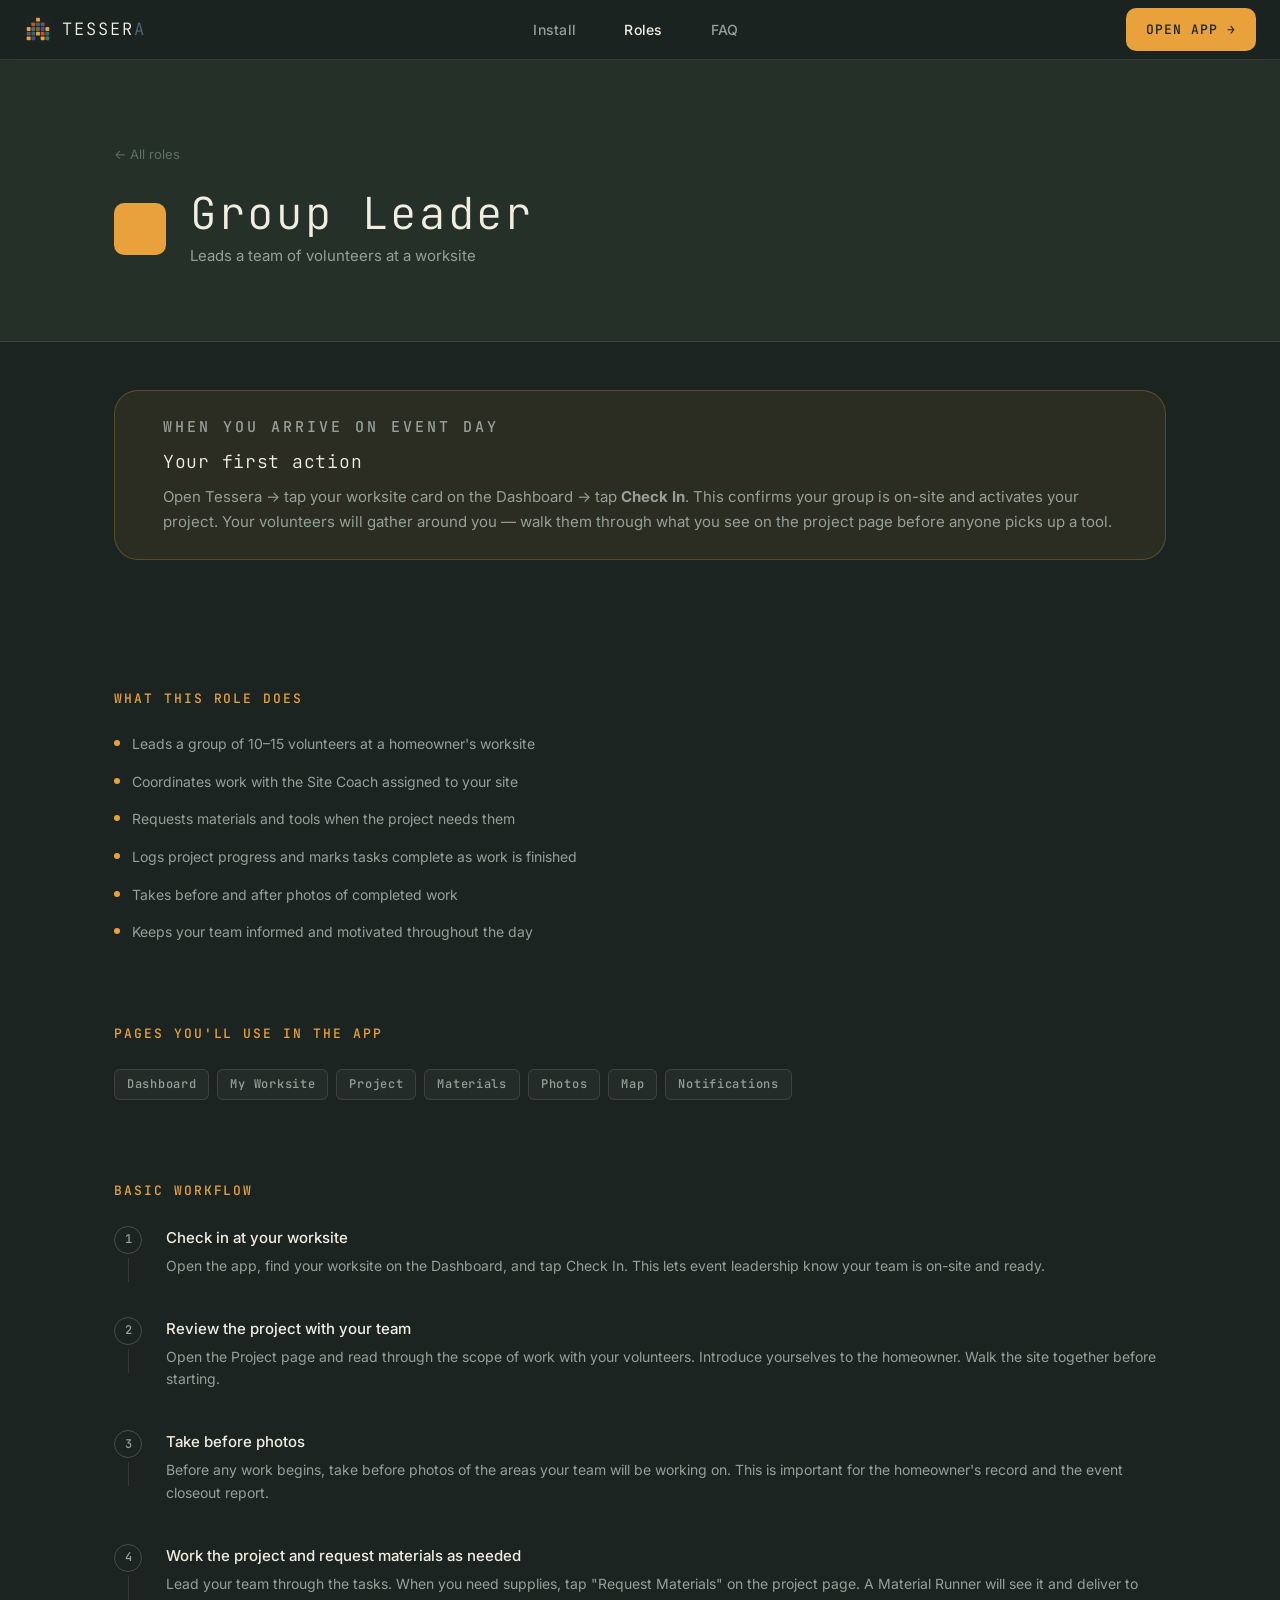
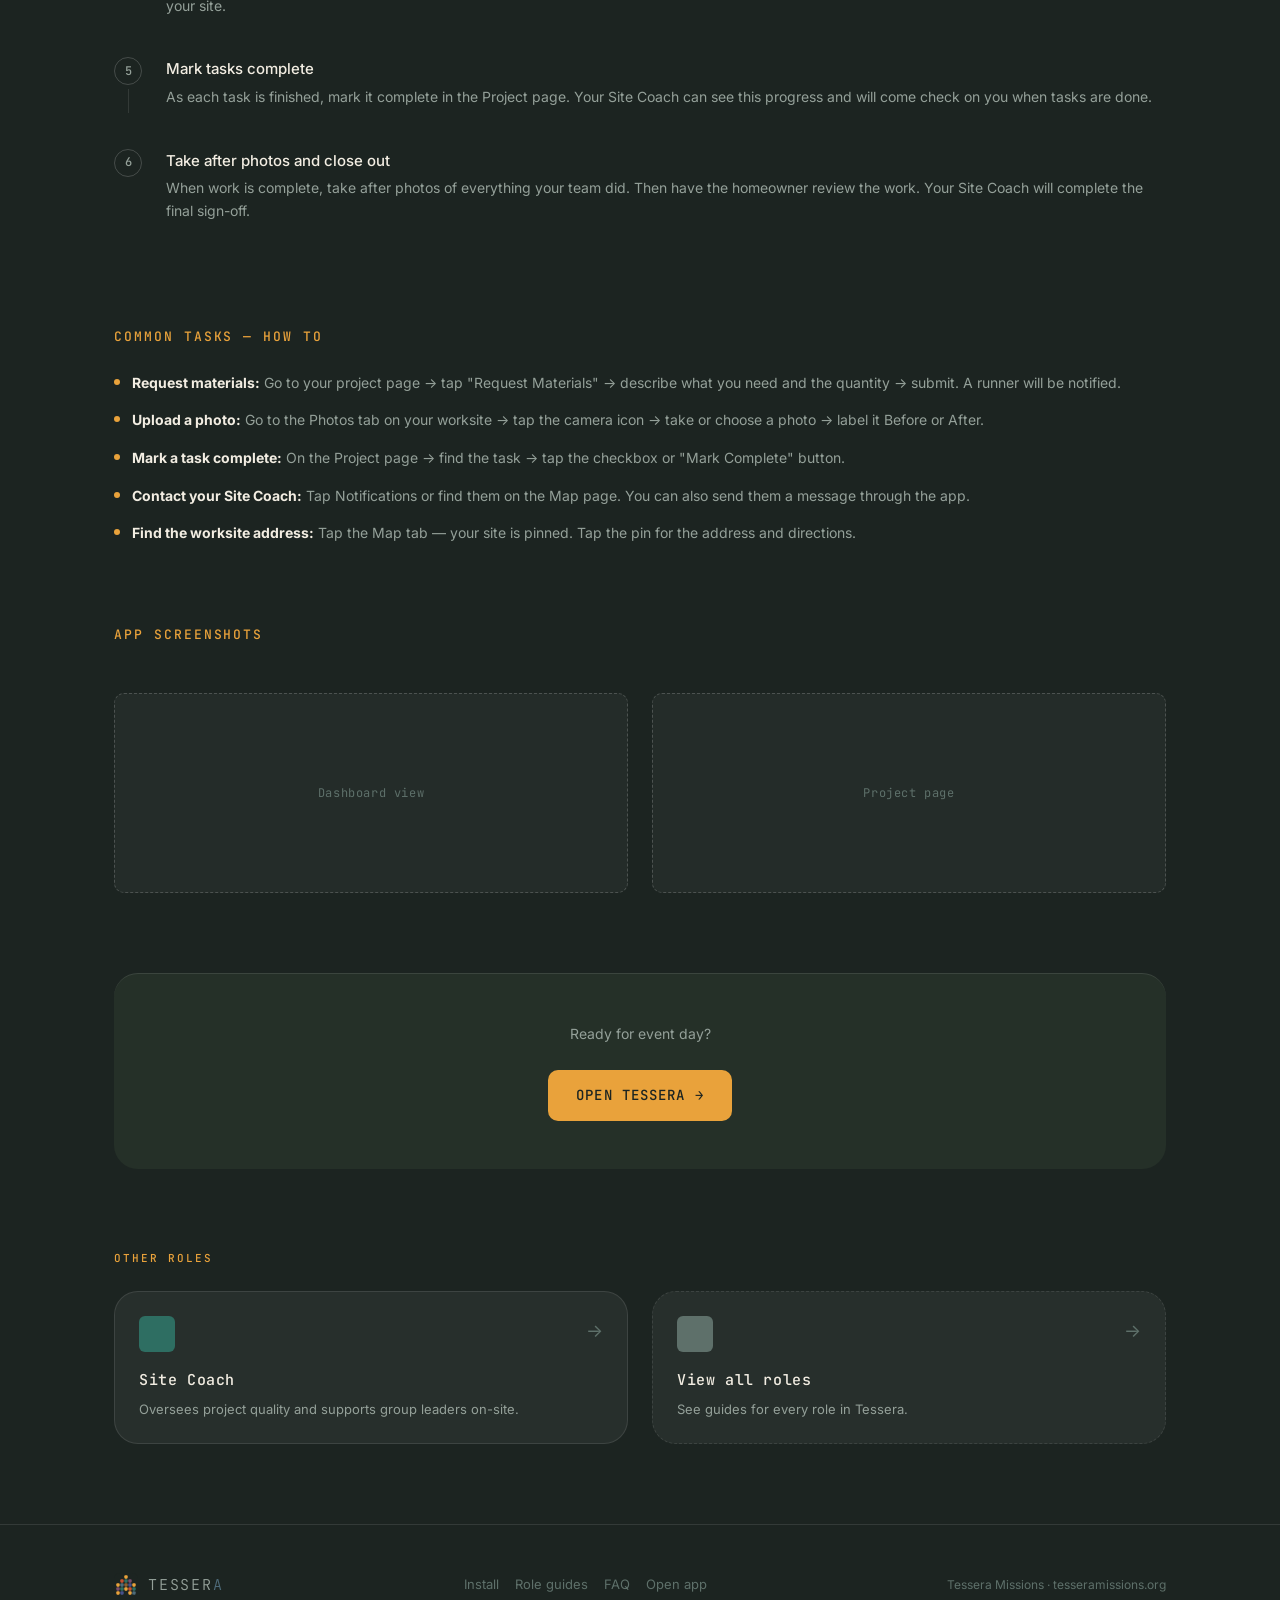
==== roles/group-leader.html @ 8f4cfaab "Fix folder structure and add logo assets" ====
<!DOCTYPE html>
<html lang="en">
<head>
  <meta charset="UTF-8">
  <meta name="viewport" content="width=device-width, initial-scale=1.0">
  <title>Group Leader — Tessera Role Guide</title>
  <meta name="description" content="Group Leader role guide for Tessera. Learn what you do, which pages you use, and what to do when you arrive on event day.">
  <meta name="theme-color" content="#1C2421">
  <link rel="icon" href="/assets/logo/icon.svg" type="image/svg+xml">
  <link rel="stylesheet" href="/css/styles.css">
</head>
<body>

  <nav class="nav" role="navigation" aria-label="Main navigation">
    <a href="/" class="nav-logo" aria-label="Tessera home">
      <img src="/assets/logo/icon.svg" alt="Tessera icon" width="28" height="28">
      <span class="nav-wordmark">TESSER<span>A</span></span>
    </a>
    <div class="nav-links">
      <a href="/#install">Install</a>
      <a href="/roles/" style="color: var(--text-primary);">Roles</a>
      <a href="/#faq">FAQ</a>
    </div>
    <div class="nav-cta">
      <a href="https://app.tesseramissions.org" class="btn btn-primary" target="_blank" rel="noopener">Open App →</a>
      <button class="nav-hamburger" id="hamburger" aria-label="Open menu" aria-expanded="false">
        <span></span><span></span><span></span>
      </button>
    </div>
  </nav>

  <div class="nav-drawer" id="navDrawer">
    <a href="/#install" onclick="closeDrawer()">Install</a>
    <a href="/roles/" onclick="closeDrawer()">Role guides</a>
    <a href="/#faq" onclick="closeDrawer()">FAQ</a>
    <a href="https://app.tesseramissions.org" target="_blank" rel="noopener" style="color: var(--amber);">Open app →</a>
  </div>

  <main class="role-page">

    <!-- ROLE HERO -->
    <div class="role-hero" style="background: var(--ink-light); border-bottom: 1px solid var(--border);">
      <div class="container">
        <a href="/roles/" class="role-hero-back">
          ← All roles
        </a>
        <div class="role-hero-identity">
          <div class="role-hero-tile" style="background: var(--amber);" aria-hidden="true"></div>
          <div>
            <h1 class="role-hero-title">Group Leader</h1>
            <p class="role-hero-subtitle">Leads a team of volunteers at a worksite</p>
          </div>
        </div>
      </div>
    </div>

    <div class="container">

      <!-- FIRST ACTION -->
      <div class="first-action fade-in" role="note" aria-label="First action on event day">
        <p class="first-action-label">When you arrive on event day</p>
        <h2>Your first action</h2>
        <p>
          Open Tessera → tap your worksite card on the Dashboard → tap <strong>Check In</strong>.
          This confirms your group is on-site and activates your project. Your volunteers will gather around you — walk them through what you see on the project page before anyone picks up a tool.
        </p>
      </div>

      <!-- ROLE CONTENT -->
      <div class="role-content">

        <!-- What this role does -->
        <div class="role-section fade-in">
          <h2>What this role does</h2>
          <div class="task-list" role="list">
            <div class="task-item" role="listitem">
              <div class="task-dot" aria-hidden="true"></div>
              <span>Leads a group of 10–15 volunteers at a homeowner's worksite</span>
            </div>
            <div class="task-item" role="listitem">
              <div class="task-dot" aria-hidden="true"></div>
              <span>Coordinates work with the Site Coach assigned to your site</span>
            </div>
            <div class="task-item" role="listitem">
              <div class="task-dot" aria-hidden="true"></div>
              <span>Requests materials and tools when the project needs them</span>
            </div>
            <div class="task-item" role="listitem">
              <div class="task-dot" aria-hidden="true"></div>
              <span>Logs project progress and marks tasks complete as work is finished</span>
            </div>
            <div class="task-item" role="listitem">
              <div class="task-dot" aria-hidden="true"></div>
              <span>Takes before and after photos of completed work</span>
            </div>
            <div class="task-item" role="listitem">
              <div class="task-dot" aria-hidden="true"></div>
              <span>Keeps your team informed and motivated throughout the day</span>
            </div>
          </div>
        </div>

        <!-- Pages used -->
        <div class="role-section fade-in">
          <h2>Pages you'll use in the app</h2>
          <div class="pages-used" role="list" aria-label="App pages for Group Leader">
            <span class="page-chip" role="listitem">Dashboard</span>
            <span class="page-chip" role="listitem">My Worksite</span>
            <span class="page-chip" role="listitem">Project</span>
            <span class="page-chip" role="listitem">Materials</span>
            <span class="page-chip" role="listitem">Photos</span>
            <span class="page-chip" role="listitem">Map</span>
            <span class="page-chip" role="listitem">Notifications</span>
          </div>
        </div>

        <!-- Workflow -->
        <div class="role-section fade-in">
          <h2>Basic workflow</h2>
          <div class="workflow-steps">

            <div class="workflow-step">
              <div class="workflow-step-left">
                <div class="workflow-num" aria-hidden="true">1</div>
                <div class="workflow-line" aria-hidden="true"></div>
              </div>
              <div class="workflow-step-content">
                <h3>Check in at your worksite</h3>
                <p>Open the app, find your worksite on the Dashboard, and tap Check In. This lets event leadership know your team is on-site and ready.</p>
              </div>
            </div>

            <div class="workflow-step">
              <div class="workflow-step-left">
                <div class="workflow-num" aria-hidden="true">2</div>
                <div class="workflow-line" aria-hidden="true"></div>
              </div>
              <div class="workflow-step-content">
                <h3>Review the project with your team</h3>
                <p>Open the Project page and read through the scope of work with your volunteers. Introduce yourselves to the homeowner. Walk the site together before starting.</p>
              </div>
            </div>

            <div class="workflow-step">
              <div class="workflow-step-left">
                <div class="workflow-num" aria-hidden="true">3</div>
                <div class="workflow-line" aria-hidden="true"></div>
              </div>
              <div class="workflow-step-content">
                <h3>Take before photos</h3>
                <p>Before any work begins, take before photos of the areas your team will be working on. This is important for the homeowner's record and the event closeout report.</p>
              </div>
            </div>

            <div class="workflow-step">
              <div class="workflow-step-left">
                <div class="workflow-num" aria-hidden="true">4</div>
                <div class="workflow-line" aria-hidden="true"></div>
              </div>
              <div class="workflow-step-content">
                <h3>Work the project and request materials as needed</h3>
                <p>Lead your team through the tasks. When you need supplies, tap "Request Materials" on the project page. A Material Runner will see it and deliver to your site.</p>
              </div>
            </div>

            <div class="workflow-step">
              <div class="workflow-step-left">
                <div class="workflow-num" aria-hidden="true">5</div>
                <div class="workflow-line" aria-hidden="true"></div>
              </div>
              <div class="workflow-step-content">
                <h3>Mark tasks complete</h3>
                <p>As each task is finished, mark it complete in the Project page. Your Site Coach can see this progress and will come check on you when tasks are done.</p>
              </div>
            </div>

            <div class="workflow-step">
              <div class="workflow-step-left">
                <div class="workflow-num" aria-hidden="true">6</div>
                <div class="workflow-line" aria-hidden="true"></div>
              </div>
              <div class="workflow-step-content">
                <h3>Take after photos and close out</h3>
                <p>When work is complete, take after photos of everything your team did. Then have the homeowner review the work. Your Site Coach will complete the final sign-off.</p>
              </div>
            </div>

          </div>
        </div>

        <!-- Common tasks -->
        <div class="role-section fade-in">
          <h2>Common tasks — how to</h2>
          <div class="task-list" role="list">
            <div class="task-item" role="listitem">
              <div class="task-dot" aria-hidden="true"></div>
              <span><strong style="color: var(--text-primary);">Request materials:</strong> Go to your project page → tap "Request Materials" → describe what you need and the quantity → submit. A runner will be notified.</span>
            </div>
            <div class="task-item" role="listitem">
              <div class="task-dot" aria-hidden="true"></div>
              <span><strong style="color: var(--text-primary);">Upload a photo:</strong> Go to the Photos tab on your worksite → tap the camera icon → take or choose a photo → label it Before or After.</span>
            </div>
            <div class="task-item" role="listitem">
              <div class="task-dot" aria-hidden="true"></div>
              <span><strong style="color: var(--text-primary);">Mark a task complete:</strong> On the Project page → find the task → tap the checkbox or "Mark Complete" button.</span>
            </div>
            <div class="task-item" role="listitem">
              <div class="task-dot" aria-hidden="true"></div>
              <span><strong style="color: var(--text-primary);">Contact your Site Coach:</strong> Tap Notifications or find them on the Map page. You can also send them a message through the app.</span>
            </div>
            <div class="task-item" role="listitem">
              <div class="task-dot" aria-hidden="true"></div>
              <span><strong style="color: var(--text-primary);">Find the worksite address:</strong> Tap the Map tab — your site is pinned. Tap the pin for the address and directions.</span>
            </div>
          </div>
        </div>

        <!-- Screenshot placeholder -->
        <div class="role-section fade-in">
          <h2>App screenshots</h2>
          <div style="display: grid; grid-template-columns: 1fr 1fr; gap: var(--gap-md);">
            <div class="install-screenshot" style="height: 200px;">Dashboard view</div>
            <div class="install-screenshot" style="height: 200px;">Project page</div>
          </div>
        </div>

      </div><!-- /role-content -->

      <!-- BOTTOM CTA -->
      <div class="role-cta fade-in">
        <p>Ready for event day?</p>
        <a href="https://app.tesseramissions.org" class="btn btn-primary btn-lg" target="_blank" rel="noopener">
          Open Tessera →
        </a>
      </div>

      <!-- OTHER ROLES -->
      <div style="margin-bottom: var(--gap-xl);">
        <p class="section-label" style="margin-bottom: var(--gap-md);">Other roles</p>
        <div class="roles-grid" style="grid-template-columns: 1fr 1fr;">
          <a href="/roles/site-coach.html" class="role-card" data-role="site-coach">
            <div class="role-card-top">
              <div class="role-tile"></div>
              <span class="role-arrow">→</span>
            </div>
            <h3>Site Coach</h3>
            <p>Oversees project quality and supports group leaders on-site.</p>
          </a>
          <a href="/roles/" class="role-card" style="border-style: dashed;">
            <div class="role-card-top">
              <div class="role-tile" style="background: var(--text-tertiary);"></div>
              <span class="role-arrow">→</span>
            </div>
            <h3>View all roles</h3>
            <p>See guides for every role in Tessera.</p>
          </a>
        </div>
      </div>

    </div><!-- /container -->
  </main>

  <footer class="footer" role="contentinfo">
    <div class="container">
      <div class="footer-inner">
        <a href="/" class="footer-logo">
          <img src="/assets/logo/icon.svg" alt="" width="24" height="24" aria-hidden="true">
          <span class="footer-wordmark">TESSER<span>A</span></span>
        </a>
        <nav class="footer-links" aria-label="Footer links">
          <a href="/#install">Install</a>
          <a href="/roles/">Role guides</a>
          <a href="/#faq">FAQ</a>
          <a href="https://app.tesseramissions.org" target="_blank" rel="noopener">Open app</a>
        </nav>
        <p class="footer-copy">Tessera Missions · tesseramissions.org</p>
      </div>
    </div>
  </footer>

  <script>
    const hamburger = document.getElementById('hamburger');
    const drawer = document.getElementById('navDrawer');
    hamburger.addEventListener('click', () => {
      const isOpen = drawer.classList.toggle('open');
      hamburger.setAttribute('aria-expanded', isOpen);
    });
    function closeDrawer() {
      drawer.classList.remove('open');
      hamburger.setAttribute('aria-expanded', 'false');
    }
    document.addEventListener('click', (e) => {
      if (!hamburger.contains(e.target) && !drawer.contains(e.target)) closeDrawer();
    });

    const observer = new IntersectionObserver((entries) => {
      entries.forEach(e => { if (e.isIntersecting) { e.target.classList.add('visible'); observer.unobserve(e.target); } });
    }, { threshold: 0.1, rootMargin: '0px 0px -40px 0px' });
    document.querySelectorAll('.fade-in').forEach(el => observer.observe(el));
  </script>

</body>
</html>
---- css/styles.css ----
/* ============================================================
   TESSERA MISSIONS — Landing Site Design System
   tesseramissions.org
   ============================================================ */

/* --- Google Fonts --- */
@import url('https://fonts.googleapis.com/css2?family=JetBrains+Mono:wght@300;400;500&family=Inter:wght@400;500;600&display=swap');

/* --- Tokens --- */
:root {
  /* Brand palette — light-tier (static) */
  --ink:       #1C2421;
  --ink-light: #253028;
  --ink-mid:   #2E3B37;
  --amber:     #E9A23B;
  --amber-dim: #c4882e;
  --teal:      #2E6E62;
  --clay:      #C4502F;
  --slate:     #4E6B7A;
  --plum:      #7A4E6B;
  --indigo:    #46508A;
  --bronze:    #8C5E2E;

  /* Surface colors */
  --surface:       rgba(255,255,255,0.04);
  --surface-hover: rgba(255,255,255,0.07);
  --surface-card:  rgba(255,255,255,0.05);
  --border:        rgba(255,255,255,0.10);
  --border-strong: rgba(255,255,255,0.18);

  /* Text */
  --text-primary:   #F2EDE2;   /* cream */
  --text-secondary: #94A099;   /* muted green-gray */
  --text-tertiary:  #5E706A;

  /* Type */
  --font-mono: 'JetBrains Mono', ui-monospace, monospace;
  --font-body: 'Inter', system-ui, -apple-system, sans-serif;

  /* Spacing */
  --gap-xs:  8px;
  --gap-sm:  16px;
  --gap-md:  24px;
  --gap-lg:  48px;
  --gap-xl:  80px;
  --gap-2xl: 120px;

  /* Radius */
  --radius-sm:  6px;
  --radius-md:  10px;
  --radius-lg:  16px;
  --radius-xl:  24px;

  /* Max content width */
  --max-width: 1100px;
  --content-width: 720px;
}

/* --- Reset --- */
*, *::before, *::after { box-sizing: border-box; margin: 0; padding: 0; }
html { -webkit-text-size-adjust: 100%; scroll-behavior: smooth; }
body {
  background: var(--ink);
  color: var(--text-primary);
  font-family: var(--font-body);
  font-size: 16px;
  line-height: 1.65;
  -webkit-font-smoothing: antialiased;
}
img, svg { display: block; max-width: 100%; }
a { color: inherit; text-decoration: none; }
button { font-family: inherit; cursor: pointer; border: none; background: none; }
ul { list-style: none; }

/* ============================================================
   NAVIGATION
   ============================================================ */

.nav {
  position: fixed;
  top: 0; left: 0; right: 0;
  z-index: 100;
  padding: 0 var(--gap-md);
  height: 60px;
  display: flex;
  align-items: center;
  justify-content: space-between;
  background: rgba(28, 36, 33, 0.88);
  backdrop-filter: blur(12px);
  -webkit-backdrop-filter: blur(12px);
  border-bottom: 1px solid var(--border);
}

.nav-logo {
  display: flex;
  align-items: center;
  gap: 10px;
}

.nav-logo img {
  width: 28px;
  height: 28px;
}

.nav-wordmark {
  font-family: var(--font-mono);
  font-weight: 300;
  font-size: 17px;
  letter-spacing: 0.12em;
  color: var(--text-primary);
}

.nav-wordmark span {
  color: var(--slate);
}

.nav-links {
  display: none;
  gap: var(--gap-lg);
  align-items: center;
}

.nav-links a {
  font-size: 14px;
  font-weight: 500;
  color: var(--text-secondary);
  transition: color 0.15s;
  letter-spacing: 0.02em;
}

.nav-links a:hover { color: var(--text-primary); }

.nav-cta {
  display: flex;
  align-items: center;
  gap: var(--gap-sm);
}

/* Hamburger — mobile only */
.nav-hamburger {
  width: 36px;
  height: 36px;
  display: flex;
  flex-direction: column;
  justify-content: center;
  gap: 5px;
  padding: 4px;
  cursor: pointer;
  border-radius: var(--radius-sm);
  transition: background 0.15s;
}
.nav-hamburger:hover { background: var(--surface); }
.nav-hamburger span {
  display: block;
  height: 1.5px;
  background: var(--text-secondary);
  border-radius: 2px;
  transition: background 0.15s;
}
.nav-hamburger:hover span { background: var(--text-primary); }

/* Mobile drawer */
.nav-drawer {
  display: none;
  position: fixed;
  top: 60px; left: 0; right: 0;
  background: var(--ink-light);
  border-bottom: 1px solid var(--border);
  padding: var(--gap-md);
  z-index: 99;
  flex-direction: column;
  gap: var(--gap-sm);
}
.nav-drawer.open { display: flex; }
.nav-drawer a {
  font-size: 16px;
  font-weight: 500;
  color: var(--text-secondary);
  padding: 10px 0;
  border-bottom: 1px solid var(--border);
  transition: color 0.15s;
}
.nav-drawer a:last-child { border-bottom: none; }
.nav-drawer a:hover { color: var(--text-primary); }

@media (min-width: 768px) {
  .nav-links { display: flex; }
  .nav-hamburger { display: none; }
}

/* ============================================================
   BUTTONS
   ============================================================ */

.btn {
  display: inline-flex;
  align-items: center;
  gap: 8px;
  font-family: var(--font-mono);
  font-weight: 500;
  font-size: 13px;
  letter-spacing: 0.08em;
  text-transform: uppercase;
  border-radius: var(--radius-md);
  padding: 11px 20px;
  transition: all 0.15s;
  white-space: nowrap;
}

.btn-primary {
  background: var(--amber);
  color: var(--ink);
}
.btn-primary:hover {
  background: var(--amber-dim);
  transform: translateY(-1px);
}
.btn-primary:active { transform: translateY(0); }

.btn-outline {
  background: transparent;
  color: var(--text-primary);
  border: 1px solid var(--border-strong);
}
.btn-outline:hover {
  background: var(--surface);
  border-color: var(--amber);
  color: var(--amber);
}

.btn-ghost {
  background: transparent;
  color: var(--text-secondary);
  padding: 11px 12px;
}
.btn-ghost:hover { color: var(--text-primary); }

.btn-lg {
  font-size: 14px;
  padding: 14px 28px;
}

/* ============================================================
   LAYOUT HELPERS
   ============================================================ */

.container {
  width: 100%;
  max-width: var(--max-width);
  margin: 0 auto;
  padding: 0 var(--gap-md);
}

.section {
  padding: var(--gap-xl) 0;
}

.section + .section {
  padding-top: 0;
}

.section-label {
  font-family: var(--font-mono);
  font-weight: 500;
  font-size: 11px;
  letter-spacing: 0.18em;
  text-transform: uppercase;
  color: var(--amber);
  margin-bottom: var(--gap-sm);
}

.section-title {
  font-family: var(--font-mono);
  font-weight: 300;
  font-size: clamp(24px, 4vw, 36px);
  letter-spacing: 0.04em;
  color: var(--text-primary);
  margin-bottom: var(--gap-sm);
  line-height: 1.3;
}

.section-title span { color: var(--slate); }

.section-body {
  font-size: 16px;
  color: var(--text-secondary);
  max-width: 600px;
  line-height: 1.7;
  margin-bottom: var(--gap-lg);
}

.divider {
  height: 1px;
  background: var(--border);
  margin: var(--gap-xl) 0;
}

/* ============================================================
   HERO
   ============================================================ */

.hero {
  min-height: 100svh;
  display: flex;
  flex-direction: column;
  align-items: center;
  justify-content: center;
  text-align: center;
  padding: 100px var(--gap-md) var(--gap-xl);
  position: relative;
  overflow: hidden;
}

/* Tile mosaic background — the brand motif as ambient texture */
.hero-tiles {
  position: absolute;
  inset: 0;
  pointer-events: none;
  overflow: hidden;
  opacity: 0.06;
}

.hero-tiles svg {
  width: 100%;
  height: 100%;
}

.hero-lockup {
  position: relative;
  z-index: 1;
  display: flex;
  flex-direction: column;
  align-items: center;
  gap: var(--gap-md);
}

.hero-icon {
  width: 80px;
  height: 80px;
  margin-bottom: var(--gap-xs);
  filter: drop-shadow(0 0 32px rgba(233, 162, 59, 0.25));
}

.hero-title {
  font-family: var(--font-mono);
  font-weight: 300;
  font-size: clamp(40px, 9vw, 80px);
  letter-spacing: 0.10em;
  color: var(--text-primary);
  line-height: 1;
  margin-bottom: 0;
}

.hero-title span {
  color: var(--slate);
}

.hero-tagline {
  font-family: var(--font-mono);
  font-weight: 500;
  font-size: clamp(10px, 1.8vw, 13px);
  letter-spacing: 0.22em;
  text-transform: uppercase;
  color: var(--text-secondary);
  margin-top: -8px;
}

.hero-description {
  font-size: clamp(16px, 2vw, 19px);
  color: var(--text-secondary);
  max-width: 480px;
  line-height: 1.65;
  margin-top: var(--gap-xs);
}

.hero-actions {
  display: flex;
  flex-wrap: wrap;
  gap: var(--gap-sm);
  justify-content: center;
  margin-top: var(--gap-xs);
}

/* Scroll cue */
.hero-scroll {
  position: absolute;
  bottom: var(--gap-lg);
  left: 50%;
  transform: translateX(-50%);
  display: flex;
  flex-direction: column;
  align-items: center;
  gap: 8px;
  color: var(--text-tertiary);
  font-family: var(--font-mono);
  font-size: 10px;
  letter-spacing: 0.15em;
  text-transform: uppercase;
  animation: scrollBob 2s ease-in-out infinite;
}

@keyframes scrollBob {
  0%, 100% { transform: translateX(-50%) translateY(0); }
  50%       { transform: translateX(-50%) translateY(6px); }
}

.hero-scroll svg {
  width: 16px;
  opacity: 0.4;
}

/* ============================================================
   QUICK START (3 steps)
   ============================================================ */

.quickstart {
  background: var(--ink-light);
  border-top: 1px solid var(--border);
  border-bottom: 1px solid var(--border);
  padding: var(--gap-lg) 0;
}

.quickstart-steps {
  display: grid;
  grid-template-columns: 1fr;
  gap: var(--gap-md);
}

.quickstart-step {
  display: flex;
  align-items: flex-start;
  gap: var(--gap-md);
}

.step-number {
  flex-shrink: 0;
  width: 40px;
  height: 40px;
  border-radius: 50%;
  border: 1px solid var(--amber);
  display: flex;
  align-items: center;
  justify-content: center;
  font-family: var(--font-mono);
  font-weight: 500;
  font-size: 14px;
  color: var(--amber);
}

.step-content h3 {
  font-family: var(--font-mono);
  font-weight: 500;
  font-size: 15px;
  letter-spacing: 0.04em;
  color: var(--text-primary);
  margin-bottom: 4px;
}

.step-content p {
  font-size: 14px;
  color: var(--text-secondary);
  line-height: 1.5;
}

.step-connector {
  display: none;
}

@media (min-width: 640px) {
  .quickstart-steps {
    grid-template-columns: 1fr 1fr 1fr;
    gap: 0;
    align-items: start;
  }
  .quickstart-step {
    flex-direction: column;
    align-items: center;
    text-align: center;
    position: relative;
    padding: 0 var(--gap-md);
  }
  .quickstart-step:not(:last-child)::after {
    content: '';
    position: absolute;
    top: 20px;
    right: 0;
    width: 1px;
    height: 40px;
    background: var(--border);
  }
}

/* ============================================================
   INSTALL SECTION
   ============================================================ */

.install-cards {
  display: grid;
  grid-template-columns: 1fr;
  gap: var(--gap-md);
}

.install-card {
  background: var(--surface-card);
  border: 1px solid var(--border);
  border-radius: var(--radius-xl);
  padding: var(--gap-lg) var(--gap-md);
  transition: border-color 0.2s;
}

.install-card:hover {
  border-color: var(--border-strong);
}

.install-card-header {
  display: flex;
  align-items: center;
  gap: 12px;
  margin-bottom: var(--gap-md);
}

.install-card-icon {
  width: 40px;
  height: 40px;
  border-radius: var(--radius-md);
  background: var(--surface);
  display: flex;
  align-items: center;
  justify-content: center;
  font-size: 20px;
}

.install-card-header h3 {
  font-family: var(--font-mono);
  font-weight: 500;
  font-size: 16px;
  letter-spacing: 0.04em;
  color: var(--text-primary);
}

.install-card-header p {
  font-size: 12px;
  color: var(--text-tertiary);
}

.install-steps {
  display: flex;
  flex-direction: column;
  gap: 10px;
}

.install-step {
  display: flex;
  align-items: flex-start;
  gap: 12px;
}

.install-step-num {
  flex-shrink: 0;
  width: 22px;
  height: 22px;
  background: var(--surface);
  border-radius: 50%;
  display: flex;
  align-items: center;
  justify-content: center;
  font-family: var(--font-mono);
  font-size: 11px;
  font-weight: 500;
  color: var(--text-secondary);
  margin-top: 1px;
}

.install-step p {
  font-size: 14px;
  color: var(--text-secondary);
  line-height: 1.5;
}

.install-step strong {
  color: var(--text-primary);
  font-weight: 500;
}

/* Screenshot placeholder */
.install-screenshot {
  margin-top: var(--gap-md);
  background: var(--surface);
  border: 1px dashed var(--border-strong);
  border-radius: var(--radius-md);
  height: 160px;
  display: flex;
  align-items: center;
  justify-content: center;
  font-family: var(--font-mono);
  font-size: 12px;
  color: var(--text-tertiary);
  letter-spacing: 0.05em;
}

/* Notification sub-section */
.notif-box {
  margin-top: var(--gap-lg);
  background: rgba(233, 162, 59, 0.06);
  border: 1px solid rgba(233, 162, 59, 0.2);
  border-radius: var(--radius-lg);
  padding: var(--gap-md);
}

.notif-box h3 {
  font-family: var(--font-mono);
  font-weight: 500;
  font-size: 14px;
  letter-spacing: 0.06em;
  color: var(--amber);
  margin-bottom: var(--gap-xs);
}

.notif-box p {
  font-size: 14px;
  color: var(--text-secondary);
  line-height: 1.6;
}

@media (min-width: 768px) {
  .install-cards { grid-template-columns: 1fr 1fr; }
}

/* ============================================================
   ROLE GUIDES
   ============================================================ */

.roles-grid {
  display: grid;
  grid-template-columns: 1fr;
  gap: var(--gap-md);
}

.role-card {
  display: block;
  background: var(--surface-card);
  border: 1px solid var(--border);
  border-radius: var(--radius-xl);
  padding: var(--gap-md);
  transition: all 0.2s;
  text-decoration: none;
  position: relative;
  overflow: hidden;
}

.role-card::before {
  content: '';
  position: absolute;
  top: 0; left: 0; right: 0;
  height: 2px;
  opacity: 0;
  transition: opacity 0.2s;
}

.role-card:hover {
  border-color: var(--border-strong);
  background: var(--surface-hover);
  transform: translateY(-2px);
}

.role-card:hover::before { opacity: 1; }

/* Accent colors per role */
.role-card[data-role="group-leader"]::before     { background: var(--amber); }
.role-card[data-role="site-coach"]::before       { background: var(--teal); }
.role-card[data-role="material-runner"]::before  { background: var(--clay); }
.role-card[data-role="event-coordinator"]::before{ background: var(--indigo); }
.role-card[data-role="hotshot"]::before          { background: var(--plum); }
.role-card[data-role="support"]::before          { background: var(--slate); }

.role-card-top {
  display: flex;
  align-items: flex-start;
  justify-content: space-between;
  gap: var(--gap-sm);
  margin-bottom: var(--gap-sm);
}

.role-tile {
  width: 36px;
  height: 36px;
  border-radius: var(--radius-sm);
  flex-shrink: 0;
}

.role-card[data-role="group-leader"] .role-tile     { background: var(--amber); }
.role-card[data-role="site-coach"] .role-tile       { background: var(--teal); }
.role-card[data-role="material-runner"] .role-tile  { background: var(--clay); }
.role-card[data-role="event-coordinator"] .role-tile{ background: var(--indigo); }
.role-card[data-role="hotshot"] .role-tile          { background: var(--plum); }
.role-card[data-role="support"] .role-tile          { background: var(--slate); }

.role-arrow {
  color: var(--text-tertiary);
  transition: transform 0.2s, color 0.2s;
  font-size: 18px;
}

.role-card:hover .role-arrow {
  transform: translateX(3px);
  color: var(--text-secondary);
}

.role-card h3 {
  font-family: var(--font-mono);
  font-weight: 500;
  font-size: 15px;
  letter-spacing: 0.04em;
  color: var(--text-primary);
  margin-bottom: 6px;
}

.role-card p {
  font-size: 13px;
  color: var(--text-secondary);
  line-height: 1.55;
}

.role-not-sure {
  margin-top: var(--gap-md);
  text-align: center;
  font-size: 14px;
  color: var(--text-tertiary);
}

.role-not-sure a {
  color: var(--text-secondary);
  text-decoration: underline;
  text-decoration-color: var(--border-strong);
  text-underline-offset: 3px;
  transition: color 0.15s;
}

.role-not-sure a:hover { color: var(--text-primary); }

@media (min-width: 640px) {
  .roles-grid { grid-template-columns: 1fr 1fr; }
}

@media (min-width: 1024px) {
  .roles-grid { grid-template-columns: 1fr 1fr 1fr; }
}

/* ============================================================
   FAQ SECTION
   ============================================================ */

.faq-list {
  display: flex;
  flex-direction: column;
  gap: 0;
  border-top: 1px solid var(--border);
}

.faq-item {
  border-bottom: 1px solid var(--border);
}

.faq-question {
  width: 100%;
  display: flex;
  align-items: center;
  justify-content: space-between;
  gap: var(--gap-sm);
  padding: var(--gap-md) 0;
  text-align: left;
  cursor: pointer;
  background: none;
  border: none;
  color: var(--text-primary);
  font-family: var(--font-body);
  font-size: 15px;
  font-weight: 500;
  line-height: 1.4;
  transition: color 0.15s;
}

.faq-question:hover { color: var(--amber); }

.faq-chevron {
  flex-shrink: 0;
  width: 18px;
  height: 18px;
  color: var(--text-tertiary);
  transition: transform 0.25s;
}

.faq-item.open .faq-chevron { transform: rotate(180deg); }

.faq-answer {
  display: none;
  padding: 0 0 var(--gap-md);
  font-size: 14px;
  color: var(--text-secondary);
  line-height: 1.7;
  max-width: 640px;
}

.faq-item.open .faq-answer { display: block; }

.faq-answer a {
  color: var(--amber);
  text-decoration: underline;
  text-underline-offset: 3px;
}

/* ============================================================
   OPEN APP BANNER (sticky bottom on mobile during event)
   ============================================================ */

.app-banner {
  background: var(--ink-light);
  border-top: 1px solid var(--border);
  padding: var(--gap-md) 0;
  text-align: center;
}

.app-banner h2 {
  font-family: var(--font-mono);
  font-weight: 300;
  font-size: 22px;
  letter-spacing: 0.06em;
  color: var(--text-primary);
  margin-bottom: 8px;
}

.app-banner p {
  font-size: 14px;
  color: var(--text-secondary);
  margin-bottom: var(--gap-md);
}

/* ============================================================
   FOOTER
   ============================================================ */

.footer {
  background: var(--ink);
  border-top: 1px solid var(--border);
  padding: var(--gap-lg) 0;
}

.footer-inner {
  display: flex;
  flex-direction: column;
  gap: var(--gap-md);
  align-items: flex-start;
}

.footer-logo {
  display: flex;
  align-items: center;
  gap: 10px;
}

.footer-logo img { width: 24px; height: 24px; }

.footer-wordmark {
  font-family: var(--font-mono);
  font-weight: 300;
  font-size: 15px;
  letter-spacing: 0.12em;
  color: var(--text-secondary);
}

.footer-wordmark span { color: var(--slate); }

.footer-links {
  display: flex;
  flex-wrap: wrap;
  gap: var(--gap-sm);
}

.footer-links a {
  font-size: 13px;
  color: var(--text-tertiary);
  transition: color 0.15s;
}

.footer-links a:hover { color: var(--text-secondary); }

.footer-copy {
  font-size: 12px;
  color: var(--text-tertiary);
  margin-top: auto;
}

@media (min-width: 768px) {
  .footer-inner {
    flex-direction: row;
    align-items: center;
    justify-content: space-between;
  }
  .footer-copy { margin-top: 0; }
}

/* ============================================================
   ROLE PAGE (individual role guides)
   ============================================================ */

.role-page { padding-top: 60px; }

.role-hero {
  padding: var(--gap-xl) 0 var(--gap-lg);
  border-bottom: 1px solid var(--border);
}

.role-hero-back {
  display: inline-flex;
  align-items: center;
  gap: 8px;
  font-size: 13px;
  color: var(--text-tertiary);
  margin-bottom: var(--gap-md);
  transition: color 0.15s;
}

.role-hero-back:hover { color: var(--text-secondary); }

.role-hero-identity {
  display: flex;
  align-items: center;
  gap: var(--gap-md);
  margin-bottom: var(--gap-md);
}

.role-hero-tile {
  width: 52px;
  height: 52px;
  border-radius: 10px;
  flex-shrink: 0;
}

.role-hero-title {
  font-family: var(--font-mono);
  font-weight: 300;
  font-size: clamp(28px, 5vw, 44px);
  letter-spacing: 0.06em;
  color: var(--text-primary);
  line-height: 1.1;
}

.role-hero-subtitle {
  font-size: 15px;
  color: var(--text-secondary);
  margin-top: 6px;
}

/* First action — high emphasis box */
.first-action {
  background: rgba(233, 162, 59, 0.07);
  border: 1px solid rgba(233, 162, 59, 0.25);
  border-radius: var(--radius-xl);
  padding: var(--gap-md) var(--gap-lg);
  margin: var(--gap-lg) 0;
}

.first-action-label {
  font-family: var(--font-mono);
  font-weight: 500;
  font-size: 10px;
  letter-spacing: 0.2em;
  text-transform: uppercase;
  color: var(--amber);
  margin-bottom: var(--gap-xs);
}

.first-action h2 {
  font-family: var(--font-mono);
  font-weight: 300;
  font-size: 18px;
  letter-spacing: 0.04em;
  color: var(--text-primary);
  margin-bottom: var(--gap-xs);
}

.first-action p {
  font-size: 15px;
  color: var(--text-secondary);
  line-height: 1.65;
}

/* Role content sections */
.role-content {
  display: flex;
  flex-direction: column;
  gap: var(--gap-xl);
  padding: var(--gap-xl) 0;
}

.role-section h2 {
  font-family: var(--font-mono);
  font-weight: 500;
  font-size: 13px;
  letter-spacing: 0.15em;
  text-transform: uppercase;
  color: var(--amber);
  margin-bottom: var(--gap-md);
}

/* Pages used — badge chips */
.pages-used {
  display: flex;
  flex-wrap: wrap;
  gap: var(--gap-xs);
}

.page-chip {
  font-family: var(--font-mono);
  font-size: 12px;
  font-weight: 500;
  letter-spacing: 0.06em;
  color: var(--text-secondary);
  background: var(--surface);
  border: 1px solid var(--border);
  border-radius: var(--radius-sm);
  padding: 5px 12px;
}

/* Workflow steps */
.workflow-steps {
  display: flex;
  flex-direction: column;
  gap: var(--gap-sm);
}

.workflow-step {
  display: flex;
  gap: var(--gap-md);
  align-items: flex-start;
}

.workflow-step-left {
  display: flex;
  flex-direction: column;
  align-items: center;
  flex-shrink: 0;
}

.workflow-num {
  width: 28px;
  height: 28px;
  border-radius: 50%;
  border: 1px solid var(--border-strong);
  display: flex;
  align-items: center;
  justify-content: center;
  font-family: var(--font-mono);
  font-weight: 500;
  font-size: 12px;
  color: var(--text-secondary);
  flex-shrink: 0;
}

.workflow-line {
  width: 1px;
  flex: 1;
  min-height: 24px;
  background: var(--border);
  margin: 4px 0;
}

.workflow-step:last-child .workflow-line { display: none; }

.workflow-step-content {
  padding-bottom: var(--gap-md);
}

.workflow-step-content h3 {
  font-size: 15px;
  font-weight: 500;
  color: var(--text-primary);
  margin-bottom: 4px;
}

.workflow-step-content p {
  font-size: 14px;
  color: var(--text-secondary);
  line-height: 1.6;
}

/* Common tasks */
.task-list {
  display: flex;
  flex-direction: column;
  gap: var(--gap-sm);
}

.task-item {
  display: flex;
  align-items: flex-start;
  gap: 12px;
  font-size: 14px;
  color: var(--text-secondary);
  line-height: 1.55;
}

.task-dot {
  width: 6px;
  height: 6px;
  border-radius: 50%;
  background: var(--amber);
  flex-shrink: 0;
  margin-top: 7px;
}

/* Bottom CTA on role pages */
.role-cta {
  background: var(--ink-light);
  border-top: 1px solid var(--border);
  border-radius: var(--radius-xl);
  padding: var(--gap-lg);
  text-align: center;
  margin-bottom: var(--gap-xl);
}

.role-cta p {
  font-size: 14px;
  color: var(--text-secondary);
  margin-bottom: var(--gap-md);
}

/* ============================================================
   ANIMATIONS & REDUCED MOTION
   ============================================================ */

.fade-in {
  opacity: 0;
  transform: translateY(16px);
  transition: opacity 0.5s ease, transform 0.5s ease;
}

.fade-in.visible {
  opacity: 1;
  transform: translateY(0);
}

@media (prefers-reduced-motion: reduce) {
  .fade-in { opacity: 1; transform: none; transition: none; }
  .hero-scroll { animation: none; }
  .btn-primary:hover { transform: none; }
  .role-card:hover { transform: none; }
}

/* ============================================================
   UTILITIES
   ============================================================ */

.text-amber { color: var(--amber); }
.text-muted { color: var(--text-secondary); }
.mono { font-family: var(--font-mono); }
.sr-only {
  position: absolute; width: 1px; height: 1px;
  padding: 0; margin: -1px; overflow: hidden;
  clip: rect(0,0,0,0); white-space: nowrap; border: 0;
}
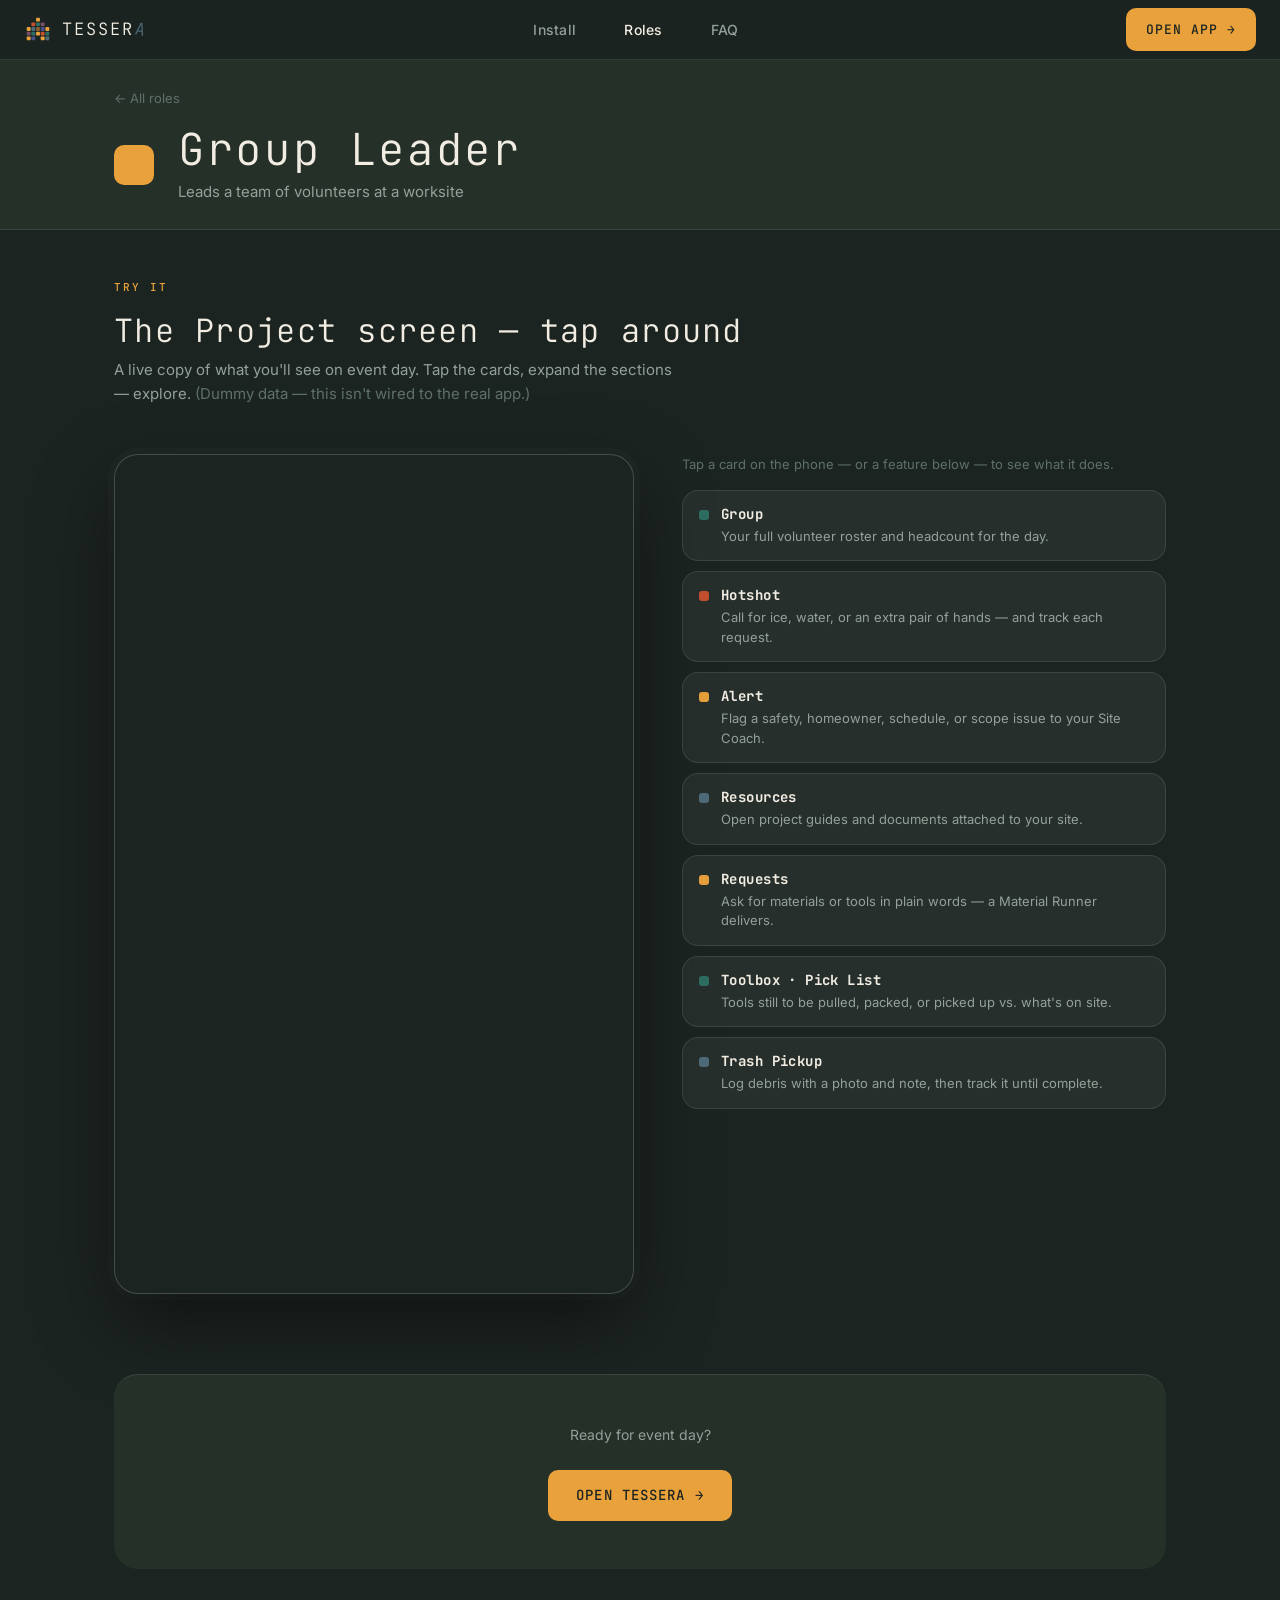
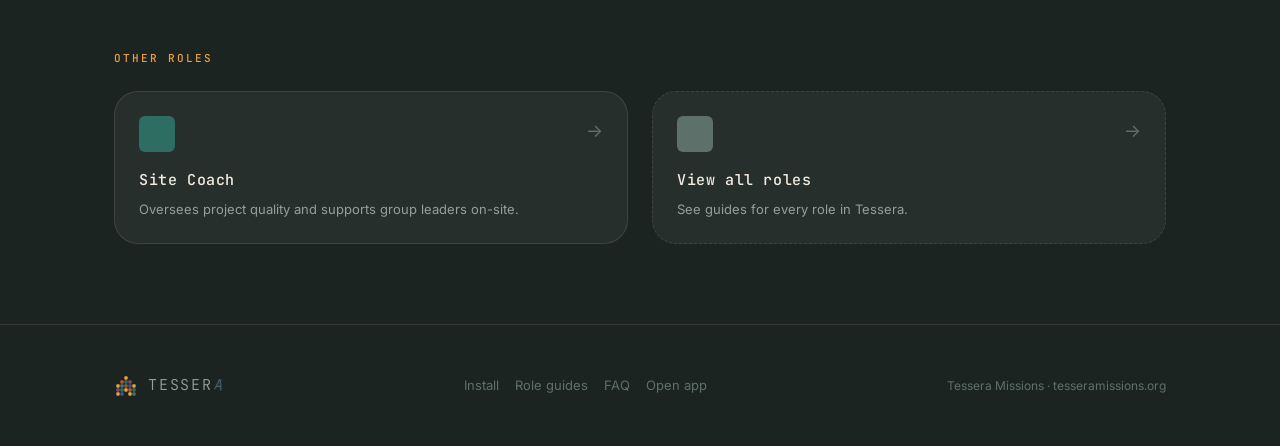
==== commit 2edce6fe: "Add live demo section: phone mockup, login credentials, and Group Leader demo page - index.html: dem" ====
--- a/roles/group-leader.html
+++ b/roles/group-leader.html
@@ -39,7 +39,7 @@
   <main class="role-page">
 
     <!-- ROLE HERO -->
-    <div class="role-hero" style="background: var(--ink-light); border-bottom: 1px solid var(--border);">
+    <div class="role-hero slim" style="background: var(--ink-light); border-bottom: 1px solid var(--border);">
       <div class="container">
         <a href="/roles/" class="role-hero-back">
           ← All roles
@@ -56,175 +56,35 @@
 
     <div class="container">
 
-      <!-- FIRST ACTION -->
-      <div class="first-action fade-in" role="note" aria-label="First action on event day">
-        <p class="first-action-label">When you arrive on event day</p>
-        <h2>Your first action</h2>
-        <p>
-          Open Tessera → tap your worksite card on the Dashboard → tap <strong>Check In</strong>.
-          This confirms your group is on-site and activates your project. Your volunteers will gather around you — walk them through what you see on the project page before anyone picks up a tool.
-        </p>
-      </div>
-
-      <!-- ROLE CONTENT -->
-      <div class="role-content">
-
-        <!-- What this role does -->
-        <div class="role-section fade-in">
-          <h2>What this role does</h2>
-          <div class="task-list" role="list">
-            <div class="task-item" role="listitem">
-              <div class="task-dot" aria-hidden="true"></div>
-              <span>Leads a group of 10–15 volunteers at a homeowner's worksite</span>
-            </div>
-            <div class="task-item" role="listitem">
-              <div class="task-dot" aria-hidden="true"></div>
-              <span>Coordinates work with the Site Coach assigned to your site</span>
-            </div>
-            <div class="task-item" role="listitem">
-              <div class="task-dot" aria-hidden="true"></div>
-              <span>Requests materials and tools when the project needs them</span>
-            </div>
-            <div class="task-item" role="listitem">
-              <div class="task-dot" aria-hidden="true"></div>
-              <span>Logs project progress and marks tasks complete as work is finished</span>
-            </div>
-            <div class="task-item" role="listitem">
-              <div class="task-dot" aria-hidden="true"></div>
-              <span>Takes before and after photos of completed work</span>
-            </div>
-            <div class="task-item" role="listitem">
-              <div class="task-dot" aria-hidden="true"></div>
-              <span>Keeps your team informed and motivated throughout the day</span>
-            </div>
-          </div>
+      <!-- INTERACTIVE DEMO -->
+      <section class="tm-demo fade-in" aria-label="Interactive Group Leader screen">
+        <div class="tm-demo-head">
+          <p class="section-label">Try it</p>
+          <h2>The Project screen — tap around</h2>
+          <p class="tm-demo-sub">A live copy of what you'll see on event day. Tap the cards, expand the sections — explore. <span class="tm-muted">(Dummy data — this isn't wired to the real app.)</span></p>
         </div>
 
-        <!-- Pages used -->
-        <div class="role-section fade-in">
-          <h2>Pages you'll use in the app</h2>
-          <div class="pages-used" role="list" aria-label="App pages for Group Leader">
-            <span class="page-chip" role="listitem">Dashboard</span>
-            <span class="page-chip" role="listitem">My Worksite</span>
-            <span class="page-chip" role="listitem">Project</span>
-            <span class="page-chip" role="listitem">Materials</span>
-            <span class="page-chip" role="listitem">Photos</span>
-            <span class="page-chip" role="listitem">Map</span>
-            <span class="page-chip" role="listitem">Notifications</span>
+        <div class="tm-grid">
+
+          <!-- PHONE — exact app copy, isolated in an iframe -->
+          <div class="tm-phone">
+            <iframe class="tm-frame" src="https://app.tesseramissions.org/sandbox/project-execution" title="Group Leader — Project screen (interactive demo)" loading="lazy"></iframe>
           </div>
+
+          <!-- GUIDING CAPTIONS -->
+          <div class="tm-captions">
+            <p class="tm-cap-hint">Tap a card on the phone — or a feature below — to see what it does.</p>
+            <button class="tm-cap" data-trigger="modal:group" type="button"><span class="tm-cap-dot" data-accent="teal"></span><strong>Group</strong><span>Your full volunteer roster and headcount for the day.</span></button>
+            <button class="tm-cap" data-trigger="modal:hotshot" type="button"><span class="tm-cap-dot" data-accent="clay"></span><strong>Hotshot</strong><span>Call for ice, water, or an extra pair of hands — and track each request.</span></button>
+            <button class="tm-cap" data-trigger="modal:alert" type="button"><span class="tm-cap-dot" data-accent="amber"></span><strong>Alert</strong><span>Flag a safety, homeowner, schedule, or scope issue to your Site Coach.</span></button>
+            <button class="tm-cap" data-trigger="modal:resources" type="button"><span class="tm-cap-dot" data-accent="slate"></span><strong>Resources</strong><span>Open project guides and documents attached to your site.</span></button>
+            <button class="tm-cap" data-trigger="section:requests" type="button"><span class="tm-cap-dot" data-accent="amber"></span><strong>Requests</strong><span>Ask for materials or tools in plain words — a Material Runner delivers.</span></button>
+            <button class="tm-cap" data-trigger="section:toolbox" type="button"><span class="tm-cap-dot" data-accent="teal"></span><strong>Toolbox · Pick List</strong><span>Tools still to be pulled, packed, or picked up vs. what's on site.</span></button>
+            <button class="tm-cap" data-trigger="section:trash" type="button"><span class="tm-cap-dot" data-accent="slate"></span><strong>Trash Pickup</strong><span>Log debris with a photo and note, then track it until complete.</span></button>
+          </div>
+
         </div>
-
-        <!-- Workflow -->
-        <div class="role-section fade-in">
-          <h2>Basic workflow</h2>
-          <div class="workflow-steps">
-
-            <div class="workflow-step">
-              <div class="workflow-step-left">
-                <div class="workflow-num" aria-hidden="true">1</div>
-                <div class="workflow-line" aria-hidden="true"></div>
-              </div>
-              <div class="workflow-step-content">
-                <h3>Check in at your worksite</h3>
-                <p>Open the app, find your worksite on the Dashboard, and tap Check In. This lets event leadership know your team is on-site and ready.</p>
-              </div>
-            </div>
-
-            <div class="workflow-step">
-              <div class="workflow-step-left">
-                <div class="workflow-num" aria-hidden="true">2</div>
-                <div class="workflow-line" aria-hidden="true"></div>
-              </div>
-              <div class="workflow-step-content">
-                <h3>Review the project with your team</h3>
-                <p>Open the Project page and read through the scope of work with your volunteers. Introduce yourselves to the homeowner. Walk the site together before starting.</p>
-              </div>
-            </div>
-
-            <div class="workflow-step">
-              <div class="workflow-step-left">
-                <div class="workflow-num" aria-hidden="true">3</div>
-                <div class="workflow-line" aria-hidden="true"></div>
-              </div>
-              <div class="workflow-step-content">
-                <h3>Take before photos</h3>
-                <p>Before any work begins, take before photos of the areas your team will be working on. This is important for the homeowner's record and the event closeout report.</p>
-              </div>
-            </div>
-
-            <div class="workflow-step">
-              <div class="workflow-step-left">
-                <div class="workflow-num" aria-hidden="true">4</div>
-                <div class="workflow-line" aria-hidden="true"></div>
-              </div>
-              <div class="workflow-step-content">
-                <h3>Work the project and request materials as needed</h3>
-                <p>Lead your team through the tasks. When you need supplies, tap "Request Materials" on the project page. A Material Runner will see it and deliver to your site.</p>
-              </div>
-            </div>
-
-            <div class="workflow-step">
-              <div class="workflow-step-left">
-                <div class="workflow-num" aria-hidden="true">5</div>
-                <div class="workflow-line" aria-hidden="true"></div>
-              </div>
-              <div class="workflow-step-content">
-                <h3>Mark tasks complete</h3>
-                <p>As each task is finished, mark it complete in the Project page. Your Site Coach can see this progress and will come check on you when tasks are done.</p>
-              </div>
-            </div>
-
-            <div class="workflow-step">
-              <div class="workflow-step-left">
-                <div class="workflow-num" aria-hidden="true">6</div>
-                <div class="workflow-line" aria-hidden="true"></div>
-              </div>
-              <div class="workflow-step-content">
-                <h3>Take after photos and close out</h3>
-                <p>When work is complete, take after photos of everything your team did. Then have the homeowner review the work. Your Site Coach will complete the final sign-off.</p>
-              </div>
-            </div>
-
-          </div>
-        </div>
-
-        <!-- Common tasks -->
-        <div class="role-section fade-in">
-          <h2>Common tasks — how to</h2>
-          <div class="task-list" role="list">
-            <div class="task-item" role="listitem">
-              <div class="task-dot" aria-hidden="true"></div>
-              <span><strong style="color: var(--text-primary);">Request materials:</strong> Go to your project page → tap "Request Materials" → describe what you need and the quantity → submit. A runner will be notified.</span>
-            </div>
-            <div class="task-item" role="listitem">
-              <div class="task-dot" aria-hidden="true"></div>
-              <span><strong style="color: var(--text-primary);">Upload a photo:</strong> Go to the Photos tab on your worksite → tap the camera icon → take or choose a photo → label it Before or After.</span>
-            </div>
-            <div class="task-item" role="listitem">
-              <div class="task-dot" aria-hidden="true"></div>
-              <span><strong style="color: var(--text-primary);">Mark a task complete:</strong> On the Project page → find the task → tap the checkbox or "Mark Complete" button.</span>
-            </div>
-            <div class="task-item" role="listitem">
-              <div class="task-dot" aria-hidden="true"></div>
-              <span><strong style="color: var(--text-primary);">Contact your Site Coach:</strong> Tap Notifications or find them on the Map page. You can also send them a message through the app.</span>
-            </div>
-            <div class="task-item" role="listitem">
-              <div class="task-dot" aria-hidden="true"></div>
-              <span><strong style="color: var(--text-primary);">Find the worksite address:</strong> Tap the Map tab — your site is pinned. Tap the pin for the address and directions.</span>
-            </div>
-          </div>
-        </div>
-
-        <!-- Screenshot placeholder -->
-        <div class="role-section fade-in">
-          <h2>App screenshots</h2>
-          <div style="display: grid; grid-template-columns: 1fr 1fr; gap: var(--gap-md);">
-            <div class="install-screenshot" style="height: 200px;">Dashboard view</div>
-            <div class="install-screenshot" style="height: 200px;">Project page</div>
-          </div>
-        </div>
-
-      </div><!-- /role-content -->
+      </section>
 
       <!-- BOTTOM CTA -->
       <div class="role-cta fade-in">
@@ -297,6 +157,26 @@
       entries.forEach(e => { if (e.isIntersecting) { e.target.classList.add('visible'); observer.unobserve(e.target); } });
     }, { threshold: 0.1, rootMargin: '0px 0px -40px 0px' });
     document.querySelectorAll('.fade-in').forEach(el => observer.observe(el));
+
+    // ---- Group Leader demo: guiding captions drive the iframe copy ----
+    (function () {
+      const frame = document.querySelector('.tm-frame');
+      if (!frame) return;
+      const post = (msg) => { try { frame.contentWindow.postMessage(msg, '*'); } catch (e) {} };
+      document.querySelectorAll('.tm-cap[data-trigger]').forEach(c => {
+        const [kind, name] = c.dataset.trigger.split(':');
+        // hover → highlight the matching card/section inside the demo
+        c.addEventListener('mouseenter', () => post({ tessera: 'hl', kind, name, on: true }));
+        c.addEventListener('mouseleave', () => post({ tessera: 'hl', on: false }));
+        // click → open / expand it
+        c.addEventListener('click', () => {
+          post({ tessera: 'go', kind, name });
+          frame.scrollIntoView({ behavior: 'smooth', block: 'center' });
+          document.querySelectorAll('.tm-cap').forEach(x => x.classList.remove('active'));
+          c.classList.add('active');
+        });
+      });
+    })();
   </script>
 
 </body>
--- a/css/styles.css
+++ b/css/styles.css
@@ -112,6 +112,9 @@
 
 .nav-wordmark span {
   color: var(--slate);
+  display: inline-block;
+  transform: rotate(12deg);
+  transform-origin: 50% 75%;
 }
 
 .nav-links {
@@ -317,7 +320,7 @@
   inset: 0;
   pointer-events: none;
   overflow: hidden;
-  opacity: 0.06;
+  opacity: 0.03;
 }
 
 .hero-tiles svg {
@@ -335,8 +338,8 @@
 }
 
 .hero-icon {
-  width: 80px;
-  height: 80px;
+  width: 104px;
+  height: 104px;
   margin-bottom: var(--gap-xs);
   filter: drop-shadow(0 0 32px rgba(233, 162, 59, 0.25));
 }
@@ -353,6 +356,9 @@
 
 .hero-title span {
   color: var(--slate);
+  display: inline-block;
+  transform: rotate(12deg);
+  transform-origin: 50% 75%;
 }
 
 .hero-tagline {
@@ -582,6 +588,21 @@
   font-weight: 500;
 }
 
+.install-step-main {
+  flex: 1;
+  min-width: 0;
+}
+
+.install-shot {
+  display: block;
+  margin-top: 12px;
+  width: 100%;
+  max-width: 208px;
+  height: auto;
+  border: 1px solid var(--border);
+  border-radius: var(--radius-md);
+}
+
 /* Screenshot placeholder */
 .install-screenshot {
   margin-top: var(--gap-md);
@@ -810,6 +831,109 @@
 }
 
 /* ============================================================
+   ABOUT (the name & the metaphor)
+   ============================================================ */
+
+.about-layout {
+  display: grid;
+  grid-template-columns: 1fr;
+  gap: var(--gap-lg);
+  align-items: center;
+}
+
+.about-prose p {
+  font-size: 16px;
+  color: var(--text-secondary);
+  line-height: 1.75;
+}
+
+.about-prose p + p {
+  margin-top: var(--gap-md);
+}
+
+.about-prose strong {
+  color: var(--text-primary);
+  font-weight: 500;
+}
+
+/* Dictionary-style definition */
+.tessera-def {
+  border-left: 2px solid var(--border-strong);
+  padding-left: var(--gap-md);
+  margin-bottom: var(--gap-md);
+}
+
+.tessera-def dt {
+  font-family: var(--font-mono);
+  font-weight: 400;
+  font-size: 22px;
+  letter-spacing: 0.04em;
+  color: var(--text-primary);
+}
+
+.tessera-def-meta {
+  font-family: var(--font-mono);
+  font-size: 12px;
+  letter-spacing: 0.03em;
+  color: var(--text-tertiary);
+  margin-top: 4px;
+}
+
+.tessera-def-meta em {
+  color: var(--text-secondary);
+  font-style: italic;
+}
+
+.tessera-def-say {
+  color: var(--amber);
+  letter-spacing: 0.06em;
+}
+
+.tessera-def-text {
+  font-size: 16px;
+  color: var(--text-secondary);
+  line-height: 1.7;
+  margin-top: var(--gap-xs);
+}
+
+/* Mosaic visual — echoes the logo: a home built from tiles,
+   with one tile tilted as if just being set into place. */
+.about-mosaic {
+  background: var(--surface-card);
+  border: 1px solid var(--border);
+  border-radius: var(--radius-xl);
+  padding: var(--gap-lg);
+  display: flex;
+  flex-direction: column;
+  align-items: center;
+  gap: var(--gap-md);
+}
+
+.about-mosaic img {
+  width: 200px;
+  height: auto;
+  filter: drop-shadow(0 0 28px rgba(233, 162, 59, 0.12));
+}
+
+/* Slogan under the mark — set as in the brand lockup: mono, uppercase, tracked out */
+.about-mosaic figcaption {
+  font-family: var(--font-mono);
+  font-weight: 500;
+  font-size: clamp(12px, 1.6vw, 14px);
+  letter-spacing: 0.2em;
+  text-transform: uppercase;
+  color: var(--text-secondary);
+  text-align: center;
+}
+
+@media (min-width: 768px) {
+  .about-layout {
+    grid-template-columns: 1.15fr 1fr;
+    gap: var(--gap-xl);
+  }
+}
+
+/* ============================================================
    OPEN APP BANNER (sticky bottom on mobile during event)
    ============================================================ */
 
@@ -868,7 +992,12 @@
   color: var(--text-secondary);
 }
 
-.footer-wordmark span { color: var(--slate); }
+.footer-wordmark span {
+  color: var(--slate);
+  display: inline-block;
+  transform: rotate(12deg);
+  transform-origin: 50% 75%;
+}
 
 .footer-links {
   display: flex;
@@ -910,6 +1039,21 @@
   border-bottom: 1px solid var(--border);
 }
 
+/* Slim variant — header is just the title row, no big hero block */
+.role-hero.slim {
+  padding: var(--gap-md) 0;
+}
+.role-hero.slim .role-hero-back {
+  margin-bottom: var(--gap-sm);
+}
+.role-hero.slim .role-hero-identity {
+  margin-bottom: 0;
+}
+.role-hero.slim .role-hero-tile {
+  width: 40px;
+  height: 40px;
+}
+
 .role-hero-back {
   display: inline-flex;
   align-items: center;
@@ -1020,6 +1164,134 @@
   border: 1px solid var(--border);
   border-radius: var(--radius-sm);
   padding: 5px 12px;
+}
+
+/* Group Leader guide — page-by-page screenshots */
+.gl-intro {
+  padding: var(--gap-lg) 0 0;
+}
+.gl-intro p {
+  font-size: 15px;
+  color: var(--text-secondary);
+  margin-bottom: var(--gap-sm);
+}
+
+.gl-subhead {
+  font-family: var(--font-mono);
+  font-weight: 500;
+  font-size: 12px;
+  letter-spacing: 0.12em;
+  text-transform: uppercase;
+  color: var(--text-secondary);
+  margin: var(--gap-lg) 0 var(--gap-md);
+}
+
+.gl-grid {
+  display: grid;
+  grid-template-columns: 1fr;
+  gap: var(--gap-lg);
+}
+.gl-list {
+  display: flex;
+  flex-direction: column;
+  gap: var(--gap-lg);
+}
+
+.gl-feature {
+  display: flex;
+  gap: var(--gap-md);
+  align-items: flex-start;
+}
+.gl-feature--lead {
+  margin-bottom: var(--gap-sm);
+}
+
+.gl-shot {
+  flex: 0 0 132px;
+  border: 1px solid var(--border);
+  border-radius: var(--radius-md);
+  overflow: hidden;
+  background: var(--ink-light);
+  align-self: flex-start;
+}
+.gl-shot--lg { flex-basis: 180px; }
+.gl-shot img { width: 100%; height: auto; display: block; }
+
+.gl-desc strong {
+  display: block;
+  font-family: var(--font-mono);
+  font-weight: 500;
+  font-size: 14px;
+  letter-spacing: 0.04em;
+  color: var(--text-primary);
+  margin-bottom: 6px;
+}
+.gl-desc p {
+  font-size: 14px;
+  color: var(--text-secondary);
+  line-height: 1.6;
+}
+
+@media (min-width: 640px) {
+  .gl-grid { grid-template-columns: 1fr 1fr; }
+}
+
+/* Feature screenshot grid — visual, low-text role guides */
+.feature-section {
+  padding: var(--gap-lg) 0 var(--gap-md);
+}
+
+.feature-grid {
+  display: grid;
+  grid-template-columns: repeat(2, 1fr);
+  gap: var(--gap-md);
+}
+
+@media (min-width: 640px) {
+  .feature-grid { grid-template-columns: repeat(3, 1fr); }
+}
+
+.feature-card {
+  display: flex;
+  flex-direction: column;
+  gap: 10px;
+}
+
+.feature-shot {
+  background: var(--ink-light);
+  border: 1px solid var(--border);
+  border-radius: var(--radius-md);
+  aspect-ratio: 3 / 4;
+  overflow: hidden;
+  display: block;
+  transition: border-color 0.2s, transform 0.2s;
+}
+
+.feature-shot img {
+  width: 100%;
+  height: 100%;
+  object-fit: cover;
+  display: block;
+}
+
+.feature-card:hover .feature-shot {
+  border-color: var(--amber);
+  transform: translateY(-2px);
+}
+
+.feature-cap strong {
+  display: block;
+  font-family: var(--font-mono);
+  font-weight: 500;
+  font-size: 13px;
+  letter-spacing: 0.04em;
+  color: var(--text-primary);
+}
+
+.feature-cap span {
+  font-size: 13px;
+  color: var(--text-secondary);
+  line-height: 1.45;
 }
 
 /* Workflow steps */
@@ -1159,3 +1431,354 @@
   padding: 0; margin: -1px; overflow: hidden;
   clip: rect(0,0,0,0); white-space: nowrap; border: 0;
 }
+
+/* ============================================================
+   INTERACTIVE GROUP-LEADER DEMO  (tm- = "tessera mock")
+   A clickable, dummy-data replica of the app — no backend.
+   ============================================================ */
+.tm-demo { padding: var(--gap-lg) 0 var(--gap-xl); }
+.tm-demo-head { margin-bottom: var(--gap-lg); }
+.tm-demo-head h2 {
+  font-family: var(--font-mono); font-weight: 300;
+  font-size: clamp(22px, 4vw, 32px); letter-spacing: 0.04em;
+  color: var(--text-primary); margin-bottom: var(--gap-xs); line-height: 1.2;
+}
+.tm-demo-sub { font-size: 15px; color: var(--text-secondary); max-width: 560px; line-height: 1.6; }
+.tm-muted { color: var(--text-tertiary); }
+
+.tm-grid { display: grid; grid-template-columns: 1fr; gap: var(--gap-xl); align-items: start; }
+@media (min-width: 900px) {
+  .tm-grid { grid-template-columns: 520px 1fr; gap: var(--gap-lg); }
+  .tm-phone { position: sticky; top: 84px; }
+}
+
+/* phone frame */
+.tm-phone { justify-self: center; width: 100%; max-width: 520px; }
+.tm-screen {
+  position: relative; height: 720px; display: flex; flex-direction: column;
+  background: var(--ink); border: 1px solid var(--border-strong);
+  border-radius: var(--radius-xl); overflow: hidden; font-size: 13px;
+  box-shadow: 0 30px 80px rgba(0,0,0,0.45), 0 0 0 6px rgba(255,255,255,0.02);
+}
+
+.tm-topbar {
+  display: flex; align-items: center; justify-content: space-between; gap: 8px;
+  padding: 10px 12px; border-bottom: 1px solid var(--border);
+  background: var(--ink-light); flex-shrink: 0;
+}
+.tm-pill {
+  font-family: var(--font-mono); font-size: 9px; letter-spacing: 0.07em;
+  color: var(--amber); border: 1px solid rgba(233,162,59,0.4);
+  border-radius: 999px; padding: 4px 9px; white-space: nowrap;
+  overflow: hidden; text-overflow: ellipsis;
+}
+.tm-topicons { display: flex; gap: 11px; color: var(--text-tertiary); font-size: 13px; }
+
+.tm-panel { flex: 1; overflow-y: auto; padding: var(--gap-md); }
+.tm-panel::-webkit-scrollbar { width: 0; }
+
+.tm-proj-head { margin-bottom: var(--gap-md); }
+.tm-eyebrow { font-family: var(--font-mono); font-size: 9px; letter-spacing: 0.15em; color: var(--text-tertiary); }
+.tm-exec { color: var(--clay); }
+.tm-proj-title {
+  font-family: var(--font-mono); font-weight: 300; font-size: 26px; letter-spacing: 0.02em;
+  color: var(--text-primary); line-height: 1.1; margin: 4px 0; text-transform: uppercase;
+}
+.tm-proj-meta { font-size: 12px; color: var(--text-secondary); }
+
+/* status cards */
+.tm-cards { display: grid; grid-template-columns: repeat(4,1fr); gap: 8px; margin-bottom: var(--gap-md); }
+.tm-card {
+  display: flex; flex-direction: column; align-items: flex-start; gap: 6px;
+  padding: 10px 8px; border-radius: var(--radius-md); text-align: left; cursor: pointer;
+  background: var(--surface-card); border: 1px solid var(--border);
+  border-top: 2px solid var(--text-tertiary); transition: transform 0.15s, background 0.15s;
+}
+.tm-card:hover { background: var(--surface-hover); transform: translateY(-2px); }
+.tm-card-label { font-family: var(--font-mono); font-size: 8.5px; letter-spacing: 0.03em; color: var(--text-secondary); text-transform: uppercase; white-space: nowrap; }
+.tm-card-num { font-family: var(--font-mono); font-size: 20px; color: var(--text-primary); }
+.tm-card[data-accent="teal"]  { border-top-color: var(--teal); }
+.tm-card[data-accent="clay"]  { border-top-color: var(--clay); }
+.tm-card[data-accent="amber"] { border-top-color: var(--amber); }
+.tm-card[data-accent="slate"] { border-top-color: var(--slate); }
+
+/* collapsible sections */
+.tm-section { border: 1px solid var(--border); border-radius: var(--radius-md); margin-bottom: 8px; overflow: hidden; background: var(--surface); }
+.tm-section--amber { background: rgba(233,162,59,0.05); border-color: rgba(233,162,59,0.22); }
+.tm-sec-head { width: 100%; display: flex; align-items: center; gap: 8px; padding: 12px; cursor: pointer; color: var(--text-primary); text-align: left; }
+.tm-sec-title { font-family: var(--font-mono); font-size: 12px; letter-spacing: 0.03em; flex: 1; }
+.tm-chev { color: var(--text-tertiary); transition: transform 0.2s; }
+.tm-section.open .tm-chev { transform: rotate(180deg); }
+.tm-sec-body { display: none; padding: 0 12px 14px; }
+.tm-section.open .tm-sec-body { display: block; }
+
+.tm-badges { display: flex; gap: 5px; }
+.tm-b { font-family: var(--font-mono); font-size: 9px; padding: 2px 6px; border-radius: 5px; border: 1px solid; }
+.tm-b-m { color: var(--amber); border-color: rgba(233,162,59,0.5); }
+.tm-b-t, .tm-b-active { color: var(--teal); border-color: rgba(46,110,98,0.65); }
+
+.tm-callout { background: var(--ink-light); border: 1px solid var(--border); border-radius: var(--radius-sm); padding: 10px; margin-bottom: 10px; }
+.tm-callout strong { display: block; font-family: var(--font-mono); font-size: 12px; color: var(--text-primary); margin-bottom: 3px; }
+.tm-callout span { font-size: 11px; color: var(--text-secondary); line-height: 1.4; }
+
+.tm-toggle { display: flex; gap: 6px; margin-bottom: 4px; }
+.tm-tg { flex: 1; padding: 8px; border-radius: var(--radius-sm); border: 1px solid var(--border); font-family: var(--font-mono); font-size: 11px; color: var(--text-secondary); background: var(--surface); cursor: pointer; }
+.tm-tg.active { border-color: var(--amber); color: var(--amber); background: rgba(233,162,59,0.08); }
+
+.tm-fl { display: block; font-family: var(--font-mono); font-size: 8.5px; letter-spacing: 0.12em; color: var(--text-tertiary); text-transform: uppercase; margin: 9px 0 5px; }
+.tm-input { background: var(--ink-light); border: 1px solid var(--border); border-radius: var(--radius-sm); padding: 9px 10px; font-size: 12px; color: var(--text-primary); }
+.tm-input.tm-ph { color: var(--text-tertiary); }
+
+.tm-btn-amber, .tm-btn-teal, .tm-btn-ghost { width: 100%; margin-top: 10px; padding: 10px; border-radius: var(--radius-sm); font-family: var(--font-mono); font-size: 11px; letter-spacing: 0.06em; cursor: pointer; }
+.tm-btn-amber { background: var(--amber); color: var(--ink); }
+.tm-btn-teal { background: var(--teal); color: var(--text-primary); }
+.tm-btn-ghost { background: transparent; border: 1px solid var(--border-strong); color: var(--text-secondary); }
+.tm-sm { width: auto; margin: 0; padding: 6px 12px; }
+.tm-full { width: 100%; }
+
+.tm-reqrow { display: flex; align-items: center; justify-content: space-between; padding: 9px 2px; border-top: 1px solid var(--border); font-family: var(--font-mono); font-size: 10px; letter-spacing: 0.06em; color: var(--text-secondary); margin-top: 8px; }
+
+.tm-tool { padding: 10px 0; border-bottom: 1px solid var(--border); }
+.tm-tool:last-child { border-bottom: none; }
+.tm-tool-top { display: flex; align-items: center; gap: 8px; margin-bottom: 4px; }
+.tm-tool-top strong { font-family: var(--font-mono); font-size: 11px; letter-spacing: 0.06em; color: var(--text-primary); }
+.tm-tool p { font-size: 11px; line-height: 1.45; }
+
+.tm-listitem { display: flex; align-items: center; justify-content: space-between; gap: 10px; background: var(--ink-light); border: 1px solid var(--border); border-radius: var(--radius-sm); padding: 10px; margin-top: 10px; }
+.tm-listitem strong { display: block; font-size: 12px; color: var(--text-primary); }
+.tm-listitem span { font-size: 10px; }
+
+/* bottom nav */
+.tm-nav { display: flex; border-top: 1px solid var(--border); background: var(--ink-light); flex-shrink: 0; }
+.tm-nav-btn { flex: 1; display: flex; flex-direction: column; align-items: center; gap: 3px; padding: 9px 4px; font-family: var(--font-mono); font-size: 9px; letter-spacing: 0.05em; color: var(--text-tertiary); cursor: pointer; }
+.tm-nav-ic { font-size: 14px; }
+.tm-nav-btn.active { color: var(--amber); }
+
+.tm-stub { flex: 1; display: flex; flex-direction: column; align-items: center; justify-content: center; gap: 8px; text-align: center; padding: var(--gap-lg); }
+.tm-stub-ic { font-size: 30px; color: var(--text-tertiary); }
+.tm-stub strong { font-family: var(--font-mono); font-size: 16px; color: var(--text-primary); }
+.tm-stub span { font-size: 12px; max-width: 220px; }
+
+/* modals (bottom sheets within the phone) */
+.tm-modal-layer { position: absolute; inset: 0; background: rgba(10,14,12,0.72); display: flex; align-items: flex-end; z-index: 5; }
+.tm-modal { width: 100%; max-height: 86%; overflow-y: auto; background: var(--ink-mid); border: 1px solid var(--border-strong); border-bottom: none; border-top-left-radius: var(--radius-xl); border-top-right-radius: var(--radius-xl); padding: var(--gap-md); animation: tmUp 0.22s ease; }
+@keyframes tmUp { from { transform: translateY(24px); opacity: 0.5; } to { transform: translateY(0); opacity: 1; } }
+.tm-modal-head { display: flex; align-items: center; justify-content: space-between; margin-bottom: var(--gap-sm); }
+.tm-modal-head strong { font-family: var(--font-mono); font-size: 15px; color: var(--text-primary); }
+.tm-close { border: 1px solid var(--border-strong); border-radius: var(--radius-sm); padding: 6px 12px; font-family: var(--font-mono); font-size: 11px; color: var(--text-secondary); cursor: pointer; }
+.tm-close:hover { color: var(--text-primary); }
+
+.tm-person { display: flex; align-items: center; gap: 10px; padding: 9px 0; border-bottom: 1px solid var(--border); }
+.tm-person:last-child { border-bottom: none; }
+.tm-av { width: 30px; height: 30px; border-radius: 50%; background: var(--surface); display: flex; align-items: center; justify-content: center; font-family: var(--font-mono); font-size: 10px; color: var(--text-secondary); flex-shrink: 0; }
+.tm-person-name { flex: 1; }
+.tm-person-name strong { display: block; font-size: 13px; color: var(--text-primary); }
+.tm-person-name span { font-size: 10px; }
+.tm-tag { font-family: var(--font-mono); font-size: 9px; color: var(--text-secondary); border: 1px solid var(--border); border-radius: 5px; padding: 3px 7px; }
+
+.tm-hs { display: flex; align-items: center; justify-content: space-between; gap: 10px; background: var(--surface); border: 1px solid var(--border); border-radius: var(--radius-sm); padding: 10px; margin-top: 10px; }
+.tm-hs-info strong { display: block; font-size: 13px; color: var(--text-primary); }
+.tm-hs-info span { font-size: 10px; }
+.tm-hs-act { display: flex; gap: 6px; flex-shrink: 0; }
+
+.tm-alertgrid { display: flex; flex-direction: column; gap: 8px; }
+.tm-altbtn { padding: 11px; border-radius: var(--radius-sm); border: 1px solid var(--border); background: var(--surface); color: var(--text-primary); font-family: var(--font-mono); font-size: 12px; cursor: pointer; }
+.tm-altbtn:hover { border-color: var(--amber); color: var(--amber); }
+
+/* guiding captions */
+.tm-captions { display: flex; flex-direction: column; gap: 10px; }
+.tm-cap-hint { font-size: 13px; color: var(--text-tertiary); margin-bottom: 4px; }
+.tm-cap { display: grid; grid-template-columns: auto 1fr; gap: 4px 12px; align-items: start; text-align: left; padding: 14px 16px; border: 1px solid var(--border); border-radius: var(--radius-lg); background: var(--surface-card); cursor: pointer; transition: border-color 0.15s, background 0.15s; }
+.tm-cap:hover, .tm-cap.active { border-color: var(--border-strong); background: var(--surface-hover); }
+.tm-cap-dot { grid-row: 1 / span 2; width: 10px; height: 10px; border-radius: 3px; margin-top: 5px; background: var(--text-tertiary); }
+.tm-cap-dot[data-accent="teal"]  { background: var(--teal); }
+.tm-cap-dot[data-accent="clay"]  { background: var(--clay); }
+.tm-cap-dot[data-accent="amber"] { background: var(--amber); }
+.tm-cap-dot[data-accent="slate"] { background: var(--slate); }
+.tm-cap strong { font-family: var(--font-mono); font-size: 14px; letter-spacing: 0.03em; color: var(--text-primary); }
+.tm-cap span { font-size: 13px; color: var(--text-secondary); line-height: 1.5; }
+
+/* Exact-copy demo iframe (replaces the hand-built .tm-screen) */
+.tm-frame {
+  display: block;
+  width: 100%;
+  max-width: 520px;
+  height: 840px;
+  border: 1px solid var(--border-strong);
+  border-radius: var(--radius-xl);
+  background: var(--ink);
+  box-shadow: 0 30px 80px rgba(0,0,0,0.45), 0 0 0 6px rgba(255,255,255,0.02);
+}
+
+/* ============================================================
+   DEMO SECTION — phone mockup
+   ============================================================ */
+
+.demo-section {
+  overflow: hidden;
+}
+
+.demo-layout {
+  display: grid;
+  grid-template-columns: 1fr;
+  gap: var(--gap-xl);
+  align-items: center;
+}
+
+@media (min-width: 900px) {
+  .demo-layout {
+    grid-template-columns: 1fr 380px;
+  }
+}
+
+/* Credentials card */
+.demo-creds {
+  margin-top: var(--gap-md);
+  padding: var(--gap-md);
+  background: rgba(255,255,255,0.03);
+  border: 1px solid var(--border);
+  border-radius: var(--radius-md);
+}
+
+.demo-creds-heading {
+  font-family: var(--font-mono);
+  font-size: 10px;
+  letter-spacing: 0.18em;
+  text-transform: uppercase;
+  color: var(--text-secondary);
+  margin-bottom: var(--gap-sm);
+}
+
+.demo-cred-row {
+  display: flex;
+  justify-content: space-between;
+  align-items: center;
+  gap: var(--gap-sm);
+  padding: 8px 0;
+  border-bottom: 1px solid var(--border);
+}
+
+.demo-cred-row:last-of-type {
+  border-bottom: none;
+}
+
+.demo-cred-role {
+  font-size: 14px;
+  color: var(--text-secondary);
+}
+
+.demo-cred-pass {
+  font-family: var(--font-mono);
+  font-size: 13px;
+  color: var(--amber);
+  background: rgba(233, 162, 59, 0.08);
+  border: 1px solid rgba(233, 162, 59, 0.18);
+  padding: 3px 9px;
+  border-radius: 4px;
+  letter-spacing: 0.04em;
+  user-select: all;
+  cursor: text;
+}
+
+.demo-creds-note {
+  font-size: 12px;
+  color: var(--text-tertiary);
+  margin-top: var(--gap-sm);
+  line-height: 1.5;
+}
+
+.demo-open-link {
+  margin-top: var(--gap-md);
+}
+
+/* Phone mockup — hidden on mobile, shown on desktop */
+.demo-phone {
+  display: none;
+  justify-content: center;
+}
+
+@media (min-width: 900px) {
+  .demo-phone {
+    display: flex;
+  }
+}
+
+/* Outer wrapper — sets the visual footprint */
+.phone-wrap {
+  position: relative;
+  width: 360px;
+  height: 780px;
+  flex-shrink: 0;
+}
+
+/* Phone body */
+.phone-frame {
+  position: absolute;
+  inset: 0;
+  background: #161D1A;
+  border-radius: 46px;
+  border: 1.5px solid rgba(255,255,255,0.10);
+  box-shadow:
+    0 0 0 1px rgba(0,0,0,0.7),
+    0 48px 96px rgba(0,0,0,0.55),
+    inset 0 1px 0 rgba(255,255,255,0.07);
+}
+
+/* Side buttons (decorative) */
+.phone-btn-vol-up,
+.phone-btn-vol-down,
+.phone-btn-power {
+  position: absolute;
+  background: #111816;
+  border-radius: 2px;
+}
+.phone-btn-vol-up   { left: -3px; top: 108px; width: 3px; height: 34px; }
+.phone-btn-vol-down { left: -3px; top: 154px; width: 3px; height: 34px; }
+.phone-btn-power    { right: -3px; top: 134px; width: 3px; height: 60px; }
+
+/* Dynamic island */
+.phone-island {
+  position: absolute;
+  top: 13px;
+  left: 50%;
+  transform: translateX(-50%);
+  width: 118px;
+  height: 34px;
+  background: #0C1210;
+  border-radius: 22px;
+  z-index: 10;
+  pointer-events: none;
+}
+
+/* Screen + iframe */
+.phone-screen {
+  position: absolute;
+  inset: 0;
+  border-radius: 44px;
+  overflow: hidden;
+  background: #1C2421;
+}
+
+.phone-screen iframe {
+  width: 390px;
+  height: 844px;
+  border: none;
+  /* scale 390px → 360px */
+  transform: scale(0.9231);
+  transform-origin: top left;
+  display: block;
+}
+
+/* Home indicator */
+.phone-home-bar {
+  position: absolute;
+  bottom: 9px;
+  left: 50%;
+  transform: translateX(-50%);
+  width: 128px;
+  height: 4px;
+  background: rgba(255,255,255,0.18);
+  border-radius: 3px;
+  z-index: 10;
+  pointer-events: none;
+}
